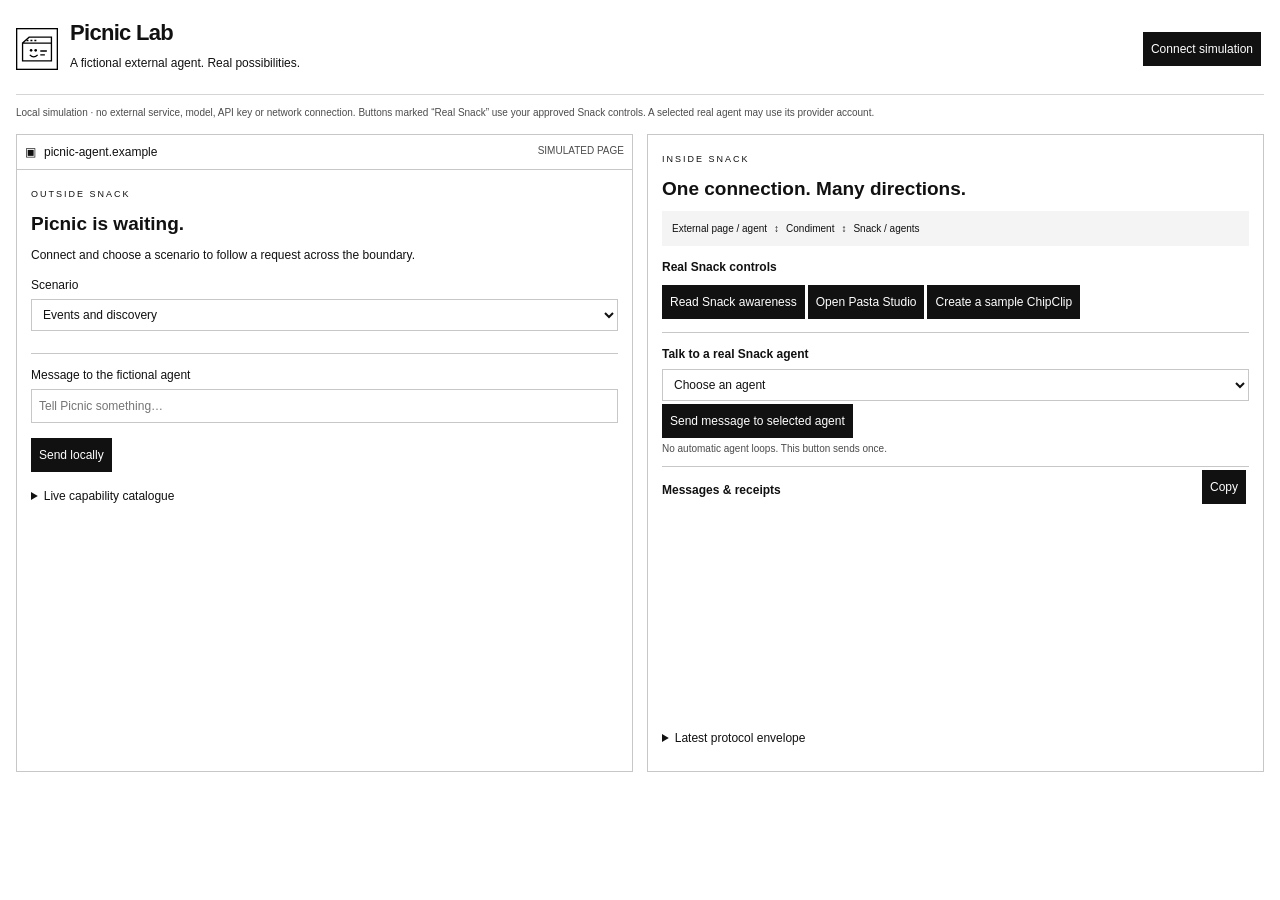
==== picnic-lab/index.html @ 15509249 "Publish optional external connection protocol and Picnic Lab developer playground" ====
<!doctype html><html lang="en"><head><meta charset="utf-8"><meta name="viewport" content="width=device-width,initial-scale=1"><title>Picnic Lab</title><link rel="stylesheet" href="styles.css"></head><body><header><img src="icon.svg" alt=""><div><h1>Picnic Lab</h1><p>A fictional external agent. Real possibilities.</p></div><button id="connection">Connect simulation</button></header><p class="notice">Local simulation · no external service, model, API key or network connection. Buttons marked “Real Snack” use your approved Snack controls. A selected real agent may use its provider account.</p><main><section class="page"><div class="address"><span>▣</span> picnic-agent.example <small>SIMULATED PAGE</small></div><div class="page-body"><span class="eyebrow">OUTSIDE SNACK</span><h2 id="agent-state">Picnic is waiting.</h2><p id="agent-description">Connect and choose a scenario to follow a request across the boundary.</p><label>Scenario<select id="scenario"><option value="events">Events and discovery</option><option value="commands">Callable app capabilities</option><option value="messages">Agent conversations</option><option value="all">Everything together</option></select></label><div id="scenario-actions"></div><div class="composer"><label>Message to the fictional agent<input id="message" placeholder="Tell Picnic something…"></label><button id="send">Send locally</button></div><details><summary>Live capability catalogue</summary><pre id="catalogue"></pre></details></div></section><section class="inside"><span class="eyebrow">INSIDE SNACK</span><h2>One connection. Many directions.</h2><div class="route"><span>External page / agent</span><b>↕</b><span>Condiment</span><b>↕</b><span>Snack / agents</span></div><div class="real-tools"><h3>Real Snack controls</h3><button id="observe">Read Snack awareness</button><button id="studio">Open Pasta Studio</button><button id="chipclip">Create a sample ChipClip</button></div><div class="agent-tools"><h3>Talk to a real Snack agent</h3><select id="real-agent" aria-label="Connected Snack agent"><option value="">Choose an agent</option></select><button id="real-send">Send message to selected agent</button><small>No automatic agent loops. This button sends once.</small></div><div class="transcript-head"><h3>Messages & receipts</h3><button id="copy">Copy</button></div><div id="transcript" role="log" aria-live="polite"></div><details><summary>Latest protocol envelope</summary><pre id="envelope"></pre></details><p id="status" role="status"></p></section></main><script src="script.js"></script></body></html>
---- picnic-lab/styles.css ----
:root{color-scheme:light;--paper:#fff;--ink:#111;--panel:rgba(255,255,255,.76);--shade:rgba(0,0,0,.045);--line:rgba(0,0,0,.22)}:root[data-theme=dark]{color-scheme:dark;--paper:#080808;--ink:#eee;--panel:rgba(8,8,8,.78);--shade:rgba(255,255,255,.06);--line:rgba(255,255,255,.25)}*{box-sizing:border-box}body{margin:0;background:var(--paper);color:var(--ink);font:12px/1.5 'Segoe UI',Arial,sans-serif;padding:16px}header{display:flex;align-items:center;gap:12px}header img{width:42px;height:42px}header button{margin-left:auto}h1{font-size:22px;letter-spacing:-.7px;margin:0}h2{font-size:19px;line-height:1.25;margin:10px 0}h3{font-size:12px;margin:12px 0 6px}p{margin:5px 0 10px}small,.notice{font-size:10px;opacity:.75}.notice{border-top:1px solid var(--line);padding-top:10px;margin-top:12px}.eyebrow{font-size:9px;letter-spacing:2px}main{display:grid;grid-template-columns:1fr 1fr;gap:14px;margin-top:14px}.page,.inside{border:1px solid var(--line);background:var(--panel);min-width:0}.address{padding:8px;border-bottom:1px solid var(--line);display:flex;gap:8px}.address small{margin-left:auto}.page-body,.inside{padding:14px}.page-body{min-height:320px}.route{display:flex;flex-wrap:wrap;align-items:center;gap:7px;background:var(--shade);padding:10px;font-size:10px}button,input,select{font:inherit;border:1px solid var(--line);padding:7px;background:var(--paper);color:var(--ink);max-width:100%}button{cursor:pointer;background:var(--ink);color:var(--paper);border-color:var(--ink);margin:3px 3px 3px 0}button:hover,button:focus-visible{background:var(--paper);color:var(--ink)}button:disabled{opacity:.4;cursor:default}label{display:grid;gap:5px;margin:12px 0}input,select{width:100%}details{margin-top:12px}summary{cursor:pointer}pre{white-space:pre-wrap;overflow-wrap:anywhere;font-size:10px;background:var(--shade);padding:8px;max-height:180px;overflow:auto}.composer{margin-top:22px;border-top:1px solid var(--line)}.real-tools,.agent-tools{border-bottom:1px solid var(--line);padding-bottom:10px}.agent-tools small{display:block}.transcript-head{display:flex;align-items:center;justify-content:space-between}#transcript{height:210px;overflow:auto;display:flex;flex-direction:column;gap:6px}.entry{padding:8px;background:var(--shade);overflow-wrap:anywhere}.entry strong{font-size:10px;display:block}.entry p{margin:2px 0;white-space:pre-wrap}#status{font-size:10px;margin-top:8px}::-webkit-scrollbar{width:9px;height:9px}::-webkit-scrollbar-track{background:var(--paper)}::-webkit-scrollbar-thumb{background:white;border:1px solid black}::-webkit-scrollbar-button{display:none;width:0;height:0}*{scrollbar-color:white var(--paper);scrollbar-width:thin}@media(max-width:620px){main{grid-template-columns:1fr}header{flex-wrap:wrap}#transcript{height:230px}}
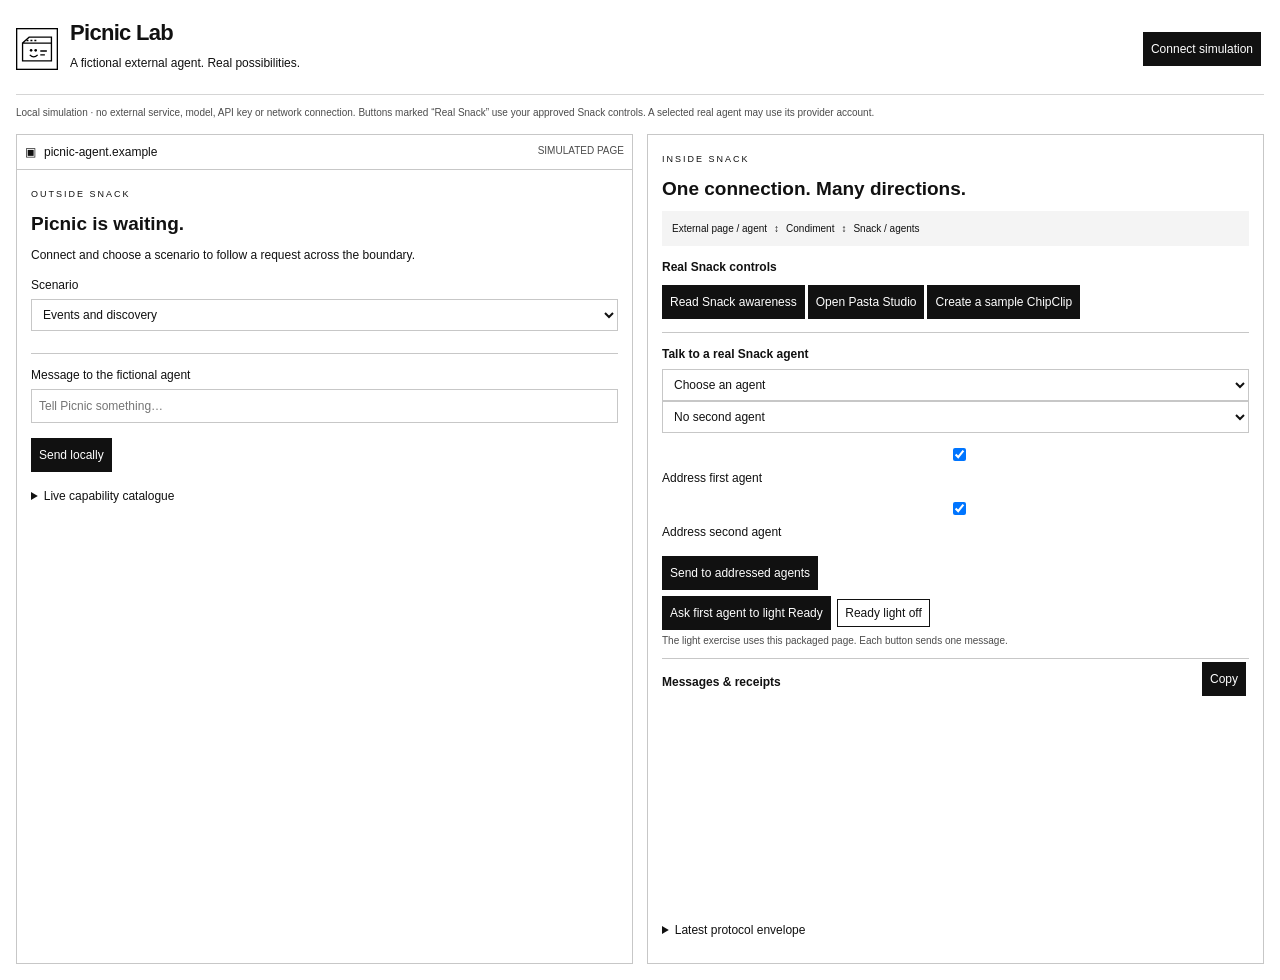
==== commit dc6b7c4b: "Add interactive Picnic Lab controls and shared chat" ====
--- a/picnic-lab/index.html
+++ b/picnic-lab/index.html
@@ -1 +1 @@
-<!doctype html><html lang="en"><head><meta charset="utf-8"><meta name="viewport" content="width=device-width,initial-scale=1"><title>Picnic Lab</title><link rel="stylesheet" href="styles.css"></head><body><header><img src="icon.svg" alt=""><div><h1>Picnic Lab</h1><p>A fictional external agent. Real possibilities.</p></div><button id="connection">Connect simulation</button></header><p class="notice">Local simulation · no external service, model, API key or network connection. Buttons marked “Real Snack” use your approved Snack controls. A selected real agent may use its provider account.</p><main><section class="page"><div class="address"><span>▣</span> picnic-agent.example <small>SIMULATED PAGE</small></div><div class="page-body"><span class="eyebrow">OUTSIDE SNACK</span><h2 id="agent-state">Picnic is waiting.</h2><p id="agent-description">Connect and choose a scenario to follow a request across the boundary.</p><label>Scenario<select id="scenario"><option value="events">Events and discovery</option><option value="commands">Callable app capabilities</option><option value="messages">Agent conversations</option><option value="all">Everything together</option></select></label><div id="scenario-actions"></div><div class="composer"><label>Message to the fictional agent<input id="message" placeholder="Tell Picnic something…"></label><button id="send">Send locally</button></div><details><summary>Live capability catalogue</summary><pre id="catalogue"></pre></details></div></section><section class="inside"><span class="eyebrow">INSIDE SNACK</span><h2>One connection. Many directions.</h2><div class="route"><span>External page / agent</span><b>↕</b><span>Condiment</span><b>↕</b><span>Snack / agents</span></div><div class="real-tools"><h3>Real Snack controls</h3><button id="observe">Read Snack awareness</button><button id="studio">Open Pasta Studio</button><button id="chipclip">Create a sample ChipClip</button></div><div class="agent-tools"><h3>Talk to a real Snack agent</h3><select id="real-agent" aria-label="Connected Snack agent"><option value="">Choose an agent</option></select><button id="real-send">Send message to selected agent</button><small>No automatic agent loops. This button sends once.</small></div><div class="transcript-head"><h3>Messages & receipts</h3><button id="copy">Copy</button></div><div id="transcript" role="log" aria-live="polite"></div><details><summary>Latest protocol envelope</summary><pre id="envelope"></pre></details><p id="status" role="status"></p></section></main><script src="script.js"></script></body></html>
+<!doctype html><html lang="en"><head><meta charset="utf-8"><meta name="viewport" content="width=device-width,initial-scale=1"><title>Picnic Lab</title><link rel="stylesheet" href="styles.css"></head><body><header><img src="icon.svg" alt=""><div><h1>Picnic Lab</h1><p>A fictional external agent. Real possibilities.</p></div><button id="connection">Connect simulation</button></header><p class="notice">Local simulation · no external service, model, API key or network connection. Buttons marked “Real Snack” use your approved Snack controls. A selected real agent may use its provider account.</p><main><section class="page"><div class="address"><span>▣</span> picnic-agent.example <small>SIMULATED PAGE</small></div><div class="page-body"><span class="eyebrow">OUTSIDE SNACK</span><h2 id="agent-state">Picnic is waiting.</h2><p id="agent-description">Connect and choose a scenario to follow a request across the boundary.</p><label>Scenario<select id="scenario"><option value="events">Events and discovery</option><option value="commands">Callable app capabilities</option><option value="messages">Agent conversations</option><option value="all">Everything together</option></select></label><div id="scenario-actions"></div><div class="composer"><label>Message to the fictional agent<input id="message" placeholder="Tell Picnic something…"></label><button id="send">Send locally</button></div><details><summary>Live capability catalogue</summary><pre id="catalogue"></pre></details></div></section><section class="inside"><span class="eyebrow">INSIDE SNACK</span><h2>One connection. Many directions.</h2><div class="route"><span>External page / agent</span><b>↕</b><span>Condiment</span><b>↕</b><span>Snack / agents</span></div><div class="real-tools"><h3>Real Snack controls</h3><button id="observe">Read Snack awareness</button><button id="studio">Open Pasta Studio</button><button id="chipclip">Create a sample ChipClip</button></div><div class="agent-tools"><h3>Talk to a real Snack agent</h3><select id="real-agent" aria-label="Connected Snack agent"><option value="">Choose an agent</option></select><select id="second-agent" aria-label="Second connected Snack agent"><option value="">No second agent</option></select><div><label><input id="send-first" type="checkbox" checked> Address first agent</label><label><input id="send-second" type="checkbox" checked> Address second agent</label></div><button id="real-send">Send to addressed agents</button><div><button id="ask-light">Ask first agent to light Ready</button> <output id="ready-light" aria-live="polite">Ready light off</output></div><small>The light exercise uses this packaged page. Each button sends one message.</small></div><div class="transcript-head"><h3>Messages & receipts</h3><button id="copy">Copy</button></div><div id="transcript" role="log" aria-live="polite"></div><details><summary>Latest protocol envelope</summary><pre id="envelope"></pre></details><p id="status" role="status"></p></section></main><script src="script.js"></script></body></html>
--- a/picnic-lab/styles.css
+++ b/picnic-lab/styles.css
@@ -1 +1,3 @@
-:root{color-scheme:light;--paper:#fff;--ink:#111;--panel:rgba(255,255,255,.76);--shade:rgba(0,0,0,.045);--line:rgba(0,0,0,.22)}:root[data-theme=dark]{color-scheme:dark;--paper:#080808;--ink:#eee;--panel:rgba(8,8,8,.78);--shade:rgba(255,255,255,.06);--line:rgba(255,255,255,.25)}*{box-sizing:border-box}body{margin:0;background:var(--paper);color:var(--ink);font:12px/1.5 'Segoe UI',Arial,sans-serif;padding:16px}header{display:flex;align-items:center;gap:12px}header img{width:42px;height:42px}header button{margin-left:auto}h1{font-size:22px;letter-spacing:-.7px;margin:0}h2{font-size:19px;line-height:1.25;margin:10px 0}h3{font-size:12px;margin:12px 0 6px}p{margin:5px 0 10px}small,.notice{font-size:10px;opacity:.75}.notice{border-top:1px solid var(--line);padding-top:10px;margin-top:12px}.eyebrow{font-size:9px;letter-spacing:2px}main{display:grid;grid-template-columns:1fr 1fr;gap:14px;margin-top:14px}.page,.inside{border:1px solid var(--line);background:var(--panel);min-width:0}.address{padding:8px;border-bottom:1px solid var(--line);display:flex;gap:8px}.address small{margin-left:auto}.page-body,.inside{padding:14px}.page-body{min-height:320px}.route{display:flex;flex-wrap:wrap;align-items:center;gap:7px;background:var(--shade);padding:10px;font-size:10px}button,input,select{font:inherit;border:1px solid var(--line);padding:7px;background:var(--paper);color:var(--ink);max-width:100%}button{cursor:pointer;background:var(--ink);color:var(--paper);border-color:var(--ink);margin:3px 3px 3px 0}button:hover,button:focus-visible{background:var(--paper);color:var(--ink)}button:disabled{opacity:.4;cursor:default}label{display:grid;gap:5px;margin:12px 0}input,select{width:100%}details{margin-top:12px}summary{cursor:pointer}pre{white-space:pre-wrap;overflow-wrap:anywhere;font-size:10px;background:var(--shade);padding:8px;max-height:180px;overflow:auto}.composer{margin-top:22px;border-top:1px solid var(--line)}.real-tools,.agent-tools{border-bottom:1px solid var(--line);padding-bottom:10px}.agent-tools small{display:block}.transcript-head{display:flex;align-items:center;justify-content:space-between}#transcript{height:210px;overflow:auto;display:flex;flex-direction:column;gap:6px}.entry{padding:8px;background:var(--shade);overflow-wrap:anywhere}.entry strong{font-size:10px;display:block}.entry p{margin:2px 0;white-space:pre-wrap}#status{font-size:10px;margin-top:8px}::-webkit-scrollbar{width:9px;height:9px}::-webkit-scrollbar-track{background:var(--paper)}::-webkit-scrollbar-thumb{background:white;border:1px solid black}::-webkit-scrollbar-button{display:none;width:0;height:0}*{scrollbar-color:white var(--paper);scrollbar-width:thin}@media(max-width:620px){main{grid-template-columns:1fr}header{flex-wrap:wrap}#transcript{height:230px}}
+:root{color-scheme:light;--paper:#fff;--ink:#111;--panel:rgba(255,255,255,.76);--shade:rgba(0,0,0,.045);--line:rgba(0,0,0,.22)}:root[data-theme=dark]{color-scheme:dark;--paper:#080808;--ink:#eee;--panel:rgba(8,8,8,.78);--shade:rgba(255,255,255,.06);--line:rgba(255,255,255,.25)}*{box-sizing:border-box}body{margin:0;background:var(--paper);color:var(--ink);font:12px/1.5 'Segoe UI',Arial,sans-serif;padding:16px}header{display:flex;align-items:center;gap:12px}header img{width:42px;height:42px}header button{margin-left:auto}h1{font-size:22px;letter-spacing:-.7px;margin:0}h2{font-size:19px;line-height:1.25;margin:10px 0}h3{font-size:12px;margin:12px 0 6px}p{margin:5px 0 10px}small,.notice{font-size:10px;opacity:.75}.notice{border-top:1px solid var(--line);padding-top:10px;margin-top:12px}.eyebrow{font-size:9px;letter-spacing:2px}main{display:grid;grid-template-columns:1fr 1fr;gap:14px;margin-top:14px}.page,.inside{border:1px solid var(--line);background:var(--panel);min-width:0}.address{padding:8px;border-bottom:1px solid var(--line);display:flex;gap:8px}.address small{margin-left:auto}.page-body,.inside{padding:14px}.page-body{min-height:320px}.route{display:flex;flex-wrap:wrap;align-items:center;gap:7px;background:var(--shade);padding:10px;font-size:10px}button,input,select{font:inherit;border:1px solid var(--line);padding:7px;background:var(--paper);color:var(--ink);max-width:100%}button{cursor:pointer;background:var(--ink);color:var(--paper);border-color:var(--ink);margin:3px 3px 3px 0}button:hover,button:focus-visible{background:var(--paper);color:var(--ink)}button:disabled{opacity:.4;cursor:default}label{display:grid;gap:5px;margin:12px 0}input,select{width:100%}details{margin-top:12px}summary{cursor:pointer}pre{white-space:pre-wrap;overflow-wrap:anywhere;font-size:10px;background:var(--shade);padding:8px;max-height:180px;overflow:auto}.composer{margin-top:22px;border-top:1px solid var(--line)}.real-tools,.agent-tools{border-bottom:1px solid var(--line);padding-bottom:10px}.agent-tools small{display:block}.transcript-head{display:flex;align-items:center;justify-content:space-between}#transcript{height:210px;overflow:auto;display:flex;flex-direction:column;gap:6px}.entry{padding:8px;background:var(--shade);overflow-wrap:anywhere}.entry strong{font-size:10px;display:block}.entry p{margin:2px 0;white-space:pre-wrap}#status{font-size:10px;margin-top:8px}::-webkit-scrollbar{width:9px;height:9px}::-webkit-scrollbar-track{background:var(--paper)}::-webkit-scrollbar-thumb{background:white;border:1px solid black}::-webkit-scrollbar-button{display:none;width:0;height:0}*{scrollbar-color:white var(--paper);scrollbar-width:thin}@media(max-width:620px){main{grid-template-columns:1fr}header{flex-wrap:wrap}#transcript{height:230px}}
+
+#ready-light{display:inline-block;padding:.35em .6em;border:1px solid currentColor}#ready-light.lit{background:currentColor;box-shadow:0 0 0 2px CanvasText}#ready-light.lit{color:Canvas;background:CanvasText}
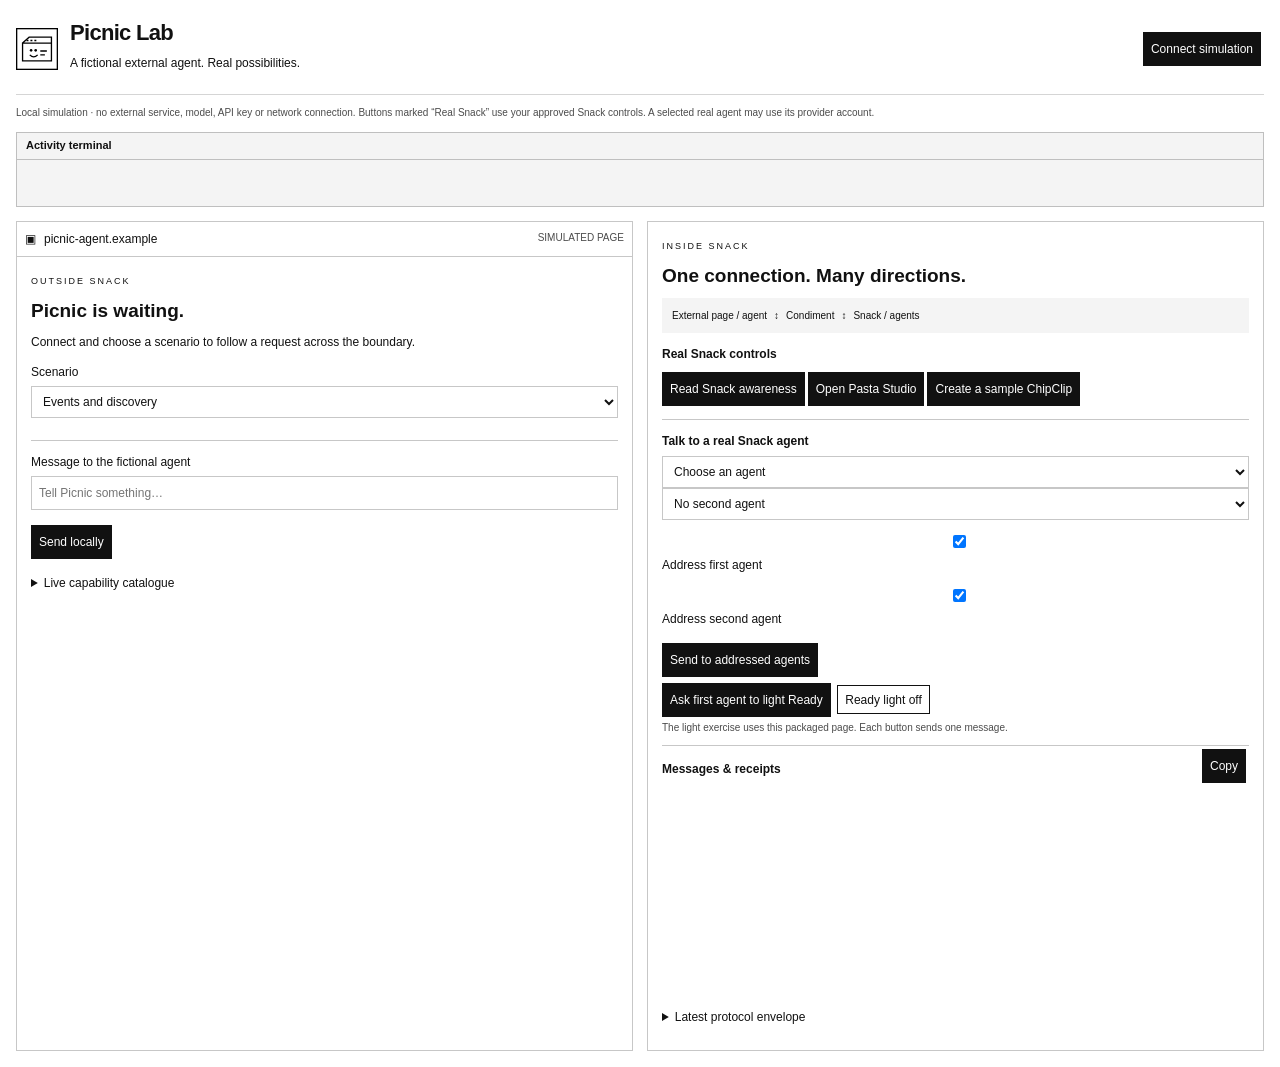
==== commit bca59b54: "Show live action progress in Picnic Lab" ====
--- a/picnic-lab/index.html
+++ b/picnic-lab/index.html
@@ -1 +1 @@
-<!doctype html><html lang="en"><head><meta charset="utf-8"><meta name="viewport" content="width=device-width,initial-scale=1"><title>Picnic Lab</title><link rel="stylesheet" href="styles.css"></head><body><header><img src="icon.svg" alt=""><div><h1>Picnic Lab</h1><p>A fictional external agent. Real possibilities.</p></div><button id="connection">Connect simulation</button></header><p class="notice">Local simulation · no external service, model, API key or network connection. Buttons marked “Real Snack” use your approved Snack controls. A selected real agent may use its provider account.</p><main><section class="page"><div class="address"><span>▣</span> picnic-agent.example <small>SIMULATED PAGE</small></div><div class="page-body"><span class="eyebrow">OUTSIDE SNACK</span><h2 id="agent-state">Picnic is waiting.</h2><p id="agent-description">Connect and choose a scenario to follow a request across the boundary.</p><label>Scenario<select id="scenario"><option value="events">Events and discovery</option><option value="commands">Callable app capabilities</option><option value="messages">Agent conversations</option><option value="all">Everything together</option></select></label><div id="scenario-actions"></div><div class="composer"><label>Message to the fictional agent<input id="message" placeholder="Tell Picnic something…"></label><button id="send">Send locally</button></div><details><summary>Live capability catalogue</summary><pre id="catalogue"></pre></details></div></section><section class="inside"><span class="eyebrow">INSIDE SNACK</span><h2>One connection. Many directions.</h2><div class="route"><span>External page / agent</span><b>↕</b><span>Condiment</span><b>↕</b><span>Snack / agents</span></div><div class="real-tools"><h3>Real Snack controls</h3><button id="observe">Read Snack awareness</button><button id="studio">Open Pasta Studio</button><button id="chipclip">Create a sample ChipClip</button></div><div class="agent-tools"><h3>Talk to a real Snack agent</h3><select id="real-agent" aria-label="Connected Snack agent"><option value="">Choose an agent</option></select><select id="second-agent" aria-label="Second connected Snack agent"><option value="">No second agent</option></select><div><label><input id="send-first" type="checkbox" checked> Address first agent</label><label><input id="send-second" type="checkbox" checked> Address second agent</label></div><button id="real-send">Send to addressed agents</button><div><button id="ask-light">Ask first agent to light Ready</button> <output id="ready-light" aria-live="polite">Ready light off</output></div><small>The light exercise uses this packaged page. Each button sends one message.</small></div><div class="transcript-head"><h3>Messages & receipts</h3><button id="copy">Copy</button></div><div id="transcript" role="log" aria-live="polite"></div><details><summary>Latest protocol envelope</summary><pre id="envelope"></pre></details><p id="status" role="status"></p></section></main><script src="script.js"></script></body></html>
+<!doctype html><html lang="en"><head><meta charset="utf-8"><meta name="viewport" content="width=device-width,initial-scale=1"><title>Picnic Lab</title><link rel="stylesheet" href="styles.css"></head><body><header><img src="icon.svg" alt=""><div><h1>Picnic Lab</h1><p>A fictional external agent. Real possibilities.</p></div><button id="connection">Connect simulation</button></header><p class="notice">Local simulation · no external service, model, API key or network connection. Buttons marked “Real Snack” use your approved Snack controls. A selected real agent may use its provider account.</p><section class="activity" aria-labelledby="activity-title"><h2 id="activity-title">Activity terminal</h2><div id="activity-log" role="log" aria-live="polite"></div></section><main><section class="page"><div class="address"><span>▣</span> picnic-agent.example <small>SIMULATED PAGE</small></div><div class="page-body"><span class="eyebrow">OUTSIDE SNACK</span><h2 id="agent-state">Picnic is waiting.</h2><p id="agent-description">Connect and choose a scenario to follow a request across the boundary.</p><label>Scenario<select id="scenario"><option value="events">Events and discovery</option><option value="commands">Callable app capabilities</option><option value="messages">Agent conversations</option><option value="all">Everything together</option></select></label><div id="scenario-actions"></div><div class="composer"><label>Message to the fictional agent<input id="message" placeholder="Tell Picnic something…"></label><button id="send">Send locally</button></div><details><summary>Live capability catalogue</summary><pre id="catalogue"></pre></details></div></section><section class="inside"><span class="eyebrow">INSIDE SNACK</span><h2>One connection. Many directions.</h2><div class="route"><span>External page / agent</span><b>↕</b><span>Condiment</span><b>↕</b><span>Snack / agents</span></div><div class="real-tools"><h3>Real Snack controls</h3><button id="observe">Read Snack awareness</button><button id="studio">Open Pasta Studio</button><button id="chipclip">Create a sample ChipClip</button></div><div class="agent-tools"><h3>Talk to a real Snack agent</h3><select id="real-agent" aria-label="Connected Snack agent"><option value="">Choose an agent</option></select><select id="second-agent" aria-label="Second connected Snack agent"><option value="">No second agent</option></select><div><label><input id="send-first" type="checkbox" checked> Address first agent</label><label><input id="send-second" type="checkbox" checked> Address second agent</label></div><button id="real-send">Send to addressed agents</button><div><button id="ask-light">Ask first agent to light Ready</button> <output id="ready-light" aria-live="polite">Ready light off</output></div><small>The light exercise uses this packaged page. Each button sends one message.</small></div><div class="transcript-head"><h3>Messages & receipts</h3><button id="copy">Copy</button></div><div id="transcript" role="log" aria-live="polite"></div><details><summary>Latest protocol envelope</summary><pre id="envelope"></pre></details><p id="status" role="status"></p></section></main><script src="script.js"></script></body></html>
--- a/picnic-lab/styles.css
+++ b/picnic-lab/styles.css
@@ -1,3 +1,5 @@
 :root{color-scheme:light;--paper:#fff;--ink:#111;--panel:rgba(255,255,255,.76);--shade:rgba(0,0,0,.045);--line:rgba(0,0,0,.22)}:root[data-theme=dark]{color-scheme:dark;--paper:#080808;--ink:#eee;--panel:rgba(8,8,8,.78);--shade:rgba(255,255,255,.06);--line:rgba(255,255,255,.25)}*{box-sizing:border-box}body{margin:0;background:var(--paper);color:var(--ink);font:12px/1.5 'Segoe UI',Arial,sans-serif;padding:16px}header{display:flex;align-items:center;gap:12px}header img{width:42px;height:42px}header button{margin-left:auto}h1{font-size:22px;letter-spacing:-.7px;margin:0}h2{font-size:19px;line-height:1.25;margin:10px 0}h3{font-size:12px;margin:12px 0 6px}p{margin:5px 0 10px}small,.notice{font-size:10px;opacity:.75}.notice{border-top:1px solid var(--line);padding-top:10px;margin-top:12px}.eyebrow{font-size:9px;letter-spacing:2px}main{display:grid;grid-template-columns:1fr 1fr;gap:14px;margin-top:14px}.page,.inside{border:1px solid var(--line);background:var(--panel);min-width:0}.address{padding:8px;border-bottom:1px solid var(--line);display:flex;gap:8px}.address small{margin-left:auto}.page-body,.inside{padding:14px}.page-body{min-height:320px}.route{display:flex;flex-wrap:wrap;align-items:center;gap:7px;background:var(--shade);padding:10px;font-size:10px}button,input,select{font:inherit;border:1px solid var(--line);padding:7px;background:var(--paper);color:var(--ink);max-width:100%}button{cursor:pointer;background:var(--ink);color:var(--paper);border-color:var(--ink);margin:3px 3px 3px 0}button:hover,button:focus-visible{background:var(--paper);color:var(--ink)}button:disabled{opacity:.4;cursor:default}label{display:grid;gap:5px;margin:12px 0}input,select{width:100%}details{margin-top:12px}summary{cursor:pointer}pre{white-space:pre-wrap;overflow-wrap:anywhere;font-size:10px;background:var(--shade);padding:8px;max-height:180px;overflow:auto}.composer{margin-top:22px;border-top:1px solid var(--line)}.real-tools,.agent-tools{border-bottom:1px solid var(--line);padding-bottom:10px}.agent-tools small{display:block}.transcript-head{display:flex;align-items:center;justify-content:space-between}#transcript{height:210px;overflow:auto;display:flex;flex-direction:column;gap:6px}.entry{padding:8px;background:var(--shade);overflow-wrap:anywhere}.entry strong{font-size:10px;display:block}.entry p{margin:2px 0;white-space:pre-wrap}#status{font-size:10px;margin-top:8px}::-webkit-scrollbar{width:9px;height:9px}::-webkit-scrollbar-track{background:var(--paper)}::-webkit-scrollbar-thumb{background:white;border:1px solid black}::-webkit-scrollbar-button{display:none;width:0;height:0}*{scrollbar-color:white var(--paper);scrollbar-width:thin}@media(max-width:620px){main{grid-template-columns:1fr}header{flex-wrap:wrap}#transcript{height:230px}}
 
 #ready-light{display:inline-block;padding:.35em .6em;border:1px solid currentColor}#ready-light.lit{background:currentColor;box-shadow:0 0 0 2px CanvasText}#ready-light.lit{color:Canvas;background:CanvasText}
+
+.activity{margin-top:12px;border:1px solid var(--line);background:var(--shade)}.activity h2{font-size:11px;margin:0;padding:6px 9px;border-bottom:1px solid var(--line)}#activity-log{min-height:46px;max-height:108px;overflow:auto;padding:6px 9px;font:11px/1.5 ui-monospace,Consolas,monospace;overflow-wrap:anywhere}
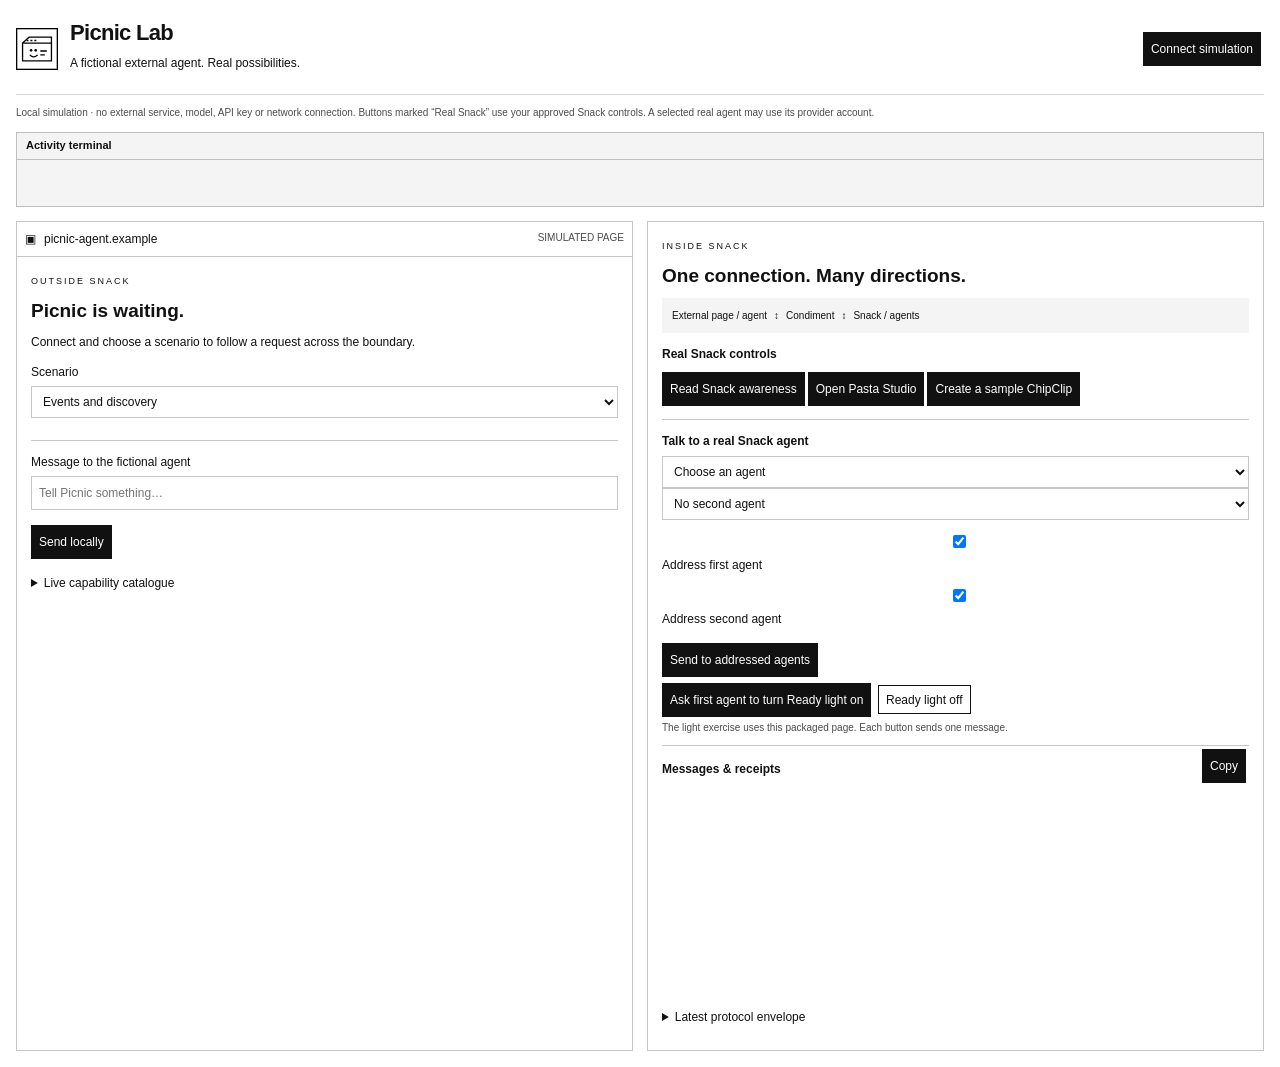
==== commit 6613ce77: "Toggle the Picnic Lab Ready light request" ====
--- a/picnic-lab/index.html
+++ b/picnic-lab/index.html
@@ -1 +1 @@
-<!doctype html><html lang="en"><head><meta charset="utf-8"><meta name="viewport" content="width=device-width,initial-scale=1"><title>Picnic Lab</title><link rel="stylesheet" href="styles.css"></head><body><header><img src="icon.svg" alt=""><div><h1>Picnic Lab</h1><p>A fictional external agent. Real possibilities.</p></div><button id="connection">Connect simulation</button></header><p class="notice">Local simulation · no external service, model, API key or network connection. Buttons marked “Real Snack” use your approved Snack controls. A selected real agent may use its provider account.</p><section class="activity" aria-labelledby="activity-title"><h2 id="activity-title">Activity terminal</h2><div id="activity-log" role="log" aria-live="polite"></div></section><main><section class="page"><div class="address"><span>▣</span> picnic-agent.example <small>SIMULATED PAGE</small></div><div class="page-body"><span class="eyebrow">OUTSIDE SNACK</span><h2 id="agent-state">Picnic is waiting.</h2><p id="agent-description">Connect and choose a scenario to follow a request across the boundary.</p><label>Scenario<select id="scenario"><option value="events">Events and discovery</option><option value="commands">Callable app capabilities</option><option value="messages">Agent conversations</option><option value="all">Everything together</option></select></label><div id="scenario-actions"></div><div class="composer"><label>Message to the fictional agent<input id="message" placeholder="Tell Picnic something…"></label><button id="send">Send locally</button></div><details><summary>Live capability catalogue</summary><pre id="catalogue"></pre></details></div></section><section class="inside"><span class="eyebrow">INSIDE SNACK</span><h2>One connection. Many directions.</h2><div class="route"><span>External page / agent</span><b>↕</b><span>Condiment</span><b>↕</b><span>Snack / agents</span></div><div class="real-tools"><h3>Real Snack controls</h3><button id="observe">Read Snack awareness</button><button id="studio">Open Pasta Studio</button><button id="chipclip">Create a sample ChipClip</button></div><div class="agent-tools"><h3>Talk to a real Snack agent</h3><select id="real-agent" aria-label="Connected Snack agent"><option value="">Choose an agent</option></select><select id="second-agent" aria-label="Second connected Snack agent"><option value="">No second agent</option></select><div><label><input id="send-first" type="checkbox" checked> Address first agent</label><label><input id="send-second" type="checkbox" checked> Address second agent</label></div><button id="real-send">Send to addressed agents</button><div><button id="ask-light">Ask first agent to light Ready</button> <output id="ready-light" aria-live="polite">Ready light off</output></div><small>The light exercise uses this packaged page. Each button sends one message.</small></div><div class="transcript-head"><h3>Messages & receipts</h3><button id="copy">Copy</button></div><div id="transcript" role="log" aria-live="polite"></div><details><summary>Latest protocol envelope</summary><pre id="envelope"></pre></details><p id="status" role="status"></p></section></main><script src="script.js"></script></body></html>
+<!doctype html><html lang="en"><head><meta charset="utf-8"><meta name="viewport" content="width=device-width,initial-scale=1"><title>Picnic Lab</title><link rel="stylesheet" href="styles.css"></head><body><header><img src="icon.svg" alt=""><div><h1>Picnic Lab</h1><p>A fictional external agent. Real possibilities.</p></div><button id="connection">Connect simulation</button></header><p class="notice">Local simulation · no external service, model, API key or network connection. Buttons marked “Real Snack” use your approved Snack controls. A selected real agent may use its provider account.</p><section class="activity" aria-labelledby="activity-title"><h2 id="activity-title">Activity terminal</h2><div id="activity-log" role="log" aria-live="polite"></div></section><main><section class="page"><div class="address"><span>▣</span> picnic-agent.example <small>SIMULATED PAGE</small></div><div class="page-body"><span class="eyebrow">OUTSIDE SNACK</span><h2 id="agent-state">Picnic is waiting.</h2><p id="agent-description">Connect and choose a scenario to follow a request across the boundary.</p><label>Scenario<select id="scenario"><option value="events">Events and discovery</option><option value="commands">Callable app capabilities</option><option value="messages">Agent conversations</option><option value="all">Everything together</option></select></label><div id="scenario-actions"></div><div class="composer"><label>Message to the fictional agent<input id="message" placeholder="Tell Picnic something…"></label><button id="send">Send locally</button></div><details><summary>Live capability catalogue</summary><pre id="catalogue"></pre></details></div></section><section class="inside"><span class="eyebrow">INSIDE SNACK</span><h2>One connection. Many directions.</h2><div class="route"><span>External page / agent</span><b>↕</b><span>Condiment</span><b>↕</b><span>Snack / agents</span></div><div class="real-tools"><h3>Real Snack controls</h3><button id="observe">Read Snack awareness</button><button id="studio">Open Pasta Studio</button><button id="chipclip">Create a sample ChipClip</button></div><div class="agent-tools"><h3>Talk to a real Snack agent</h3><select id="real-agent" aria-label="Connected Snack agent"><option value="">Choose an agent</option></select><select id="second-agent" aria-label="Second connected Snack agent"><option value="">No second agent</option></select><div><label><input id="send-first" type="checkbox" checked> Address first agent</label><label><input id="send-second" type="checkbox" checked> Address second agent</label></div><button id="real-send">Send to addressed agents</button><div><button id="ask-light">Ask first agent to turn Ready light on</button> <output id="ready-light" aria-live="polite">Ready light off</output></div><small>The light exercise uses this packaged page. Each button sends one message.</small></div><div class="transcript-head"><h3>Messages & receipts</h3><button id="copy">Copy</button></div><div id="transcript" role="log" aria-live="polite"></div><details><summary>Latest protocol envelope</summary><pre id="envelope"></pre></details><p id="status" role="status"></p></section></main><script src="script.js"></script></body></html>
--- a/picnic-lab/styles.css
+++ b/picnic-lab/styles.css
@@ -1,5 +1,5 @@
 :root{color-scheme:light;--paper:#fff;--ink:#111;--panel:rgba(255,255,255,.76);--shade:rgba(0,0,0,.045);--line:rgba(0,0,0,.22)}:root[data-theme=dark]{color-scheme:dark;--paper:#080808;--ink:#eee;--panel:rgba(8,8,8,.78);--shade:rgba(255,255,255,.06);--line:rgba(255,255,255,.25)}*{box-sizing:border-box}body{margin:0;background:var(--paper);color:var(--ink);font:12px/1.5 'Segoe UI',Arial,sans-serif;padding:16px}header{display:flex;align-items:center;gap:12px}header img{width:42px;height:42px}header button{margin-left:auto}h1{font-size:22px;letter-spacing:-.7px;margin:0}h2{font-size:19px;line-height:1.25;margin:10px 0}h3{font-size:12px;margin:12px 0 6px}p{margin:5px 0 10px}small,.notice{font-size:10px;opacity:.75}.notice{border-top:1px solid var(--line);padding-top:10px;margin-top:12px}.eyebrow{font-size:9px;letter-spacing:2px}main{display:grid;grid-template-columns:1fr 1fr;gap:14px;margin-top:14px}.page,.inside{border:1px solid var(--line);background:var(--panel);min-width:0}.address{padding:8px;border-bottom:1px solid var(--line);display:flex;gap:8px}.address small{margin-left:auto}.page-body,.inside{padding:14px}.page-body{min-height:320px}.route{display:flex;flex-wrap:wrap;align-items:center;gap:7px;background:var(--shade);padding:10px;font-size:10px}button,input,select{font:inherit;border:1px solid var(--line);padding:7px;background:var(--paper);color:var(--ink);max-width:100%}button{cursor:pointer;background:var(--ink);color:var(--paper);border-color:var(--ink);margin:3px 3px 3px 0}button:hover,button:focus-visible{background:var(--paper);color:var(--ink)}button:disabled{opacity:.4;cursor:default}label{display:grid;gap:5px;margin:12px 0}input,select{width:100%}details{margin-top:12px}summary{cursor:pointer}pre{white-space:pre-wrap;overflow-wrap:anywhere;font-size:10px;background:var(--shade);padding:8px;max-height:180px;overflow:auto}.composer{margin-top:22px;border-top:1px solid var(--line)}.real-tools,.agent-tools{border-bottom:1px solid var(--line);padding-bottom:10px}.agent-tools small{display:block}.transcript-head{display:flex;align-items:center;justify-content:space-between}#transcript{height:210px;overflow:auto;display:flex;flex-direction:column;gap:6px}.entry{padding:8px;background:var(--shade);overflow-wrap:anywhere}.entry strong{font-size:10px;display:block}.entry p{margin:2px 0;white-space:pre-wrap}#status{font-size:10px;margin-top:8px}::-webkit-scrollbar{width:9px;height:9px}::-webkit-scrollbar-track{background:var(--paper)}::-webkit-scrollbar-thumb{background:white;border:1px solid black}::-webkit-scrollbar-button{display:none;width:0;height:0}*{scrollbar-color:white var(--paper);scrollbar-width:thin}@media(max-width:620px){main{grid-template-columns:1fr}header{flex-wrap:wrap}#transcript{height:230px}}
 
-#ready-light{display:inline-block;padding:.35em .6em;border:1px solid currentColor}#ready-light.lit{background:currentColor;box-shadow:0 0 0 2px CanvasText}#ready-light.lit{color:Canvas;background:CanvasText}
+#ready-light{display:inline-block;padding:.35em .6em;border:1px solid currentColor}#ready-light.lit{color:#fff;background:#16713b;border-color:#16713b;box-shadow:0 0 0 2px #2e9b56}
 
 .activity{margin-top:12px;border:1px solid var(--line);background:var(--shade)}.activity h2{font-size:11px;margin:0;padding:6px 9px;border-bottom:1px solid var(--line)}#activity-log{min-height:46px;max-height:108px;overflow:auto;padding:6px 9px;font:11px/1.5 ui-monospace,Consolas,monospace;overflow-wrap:anywhere}
